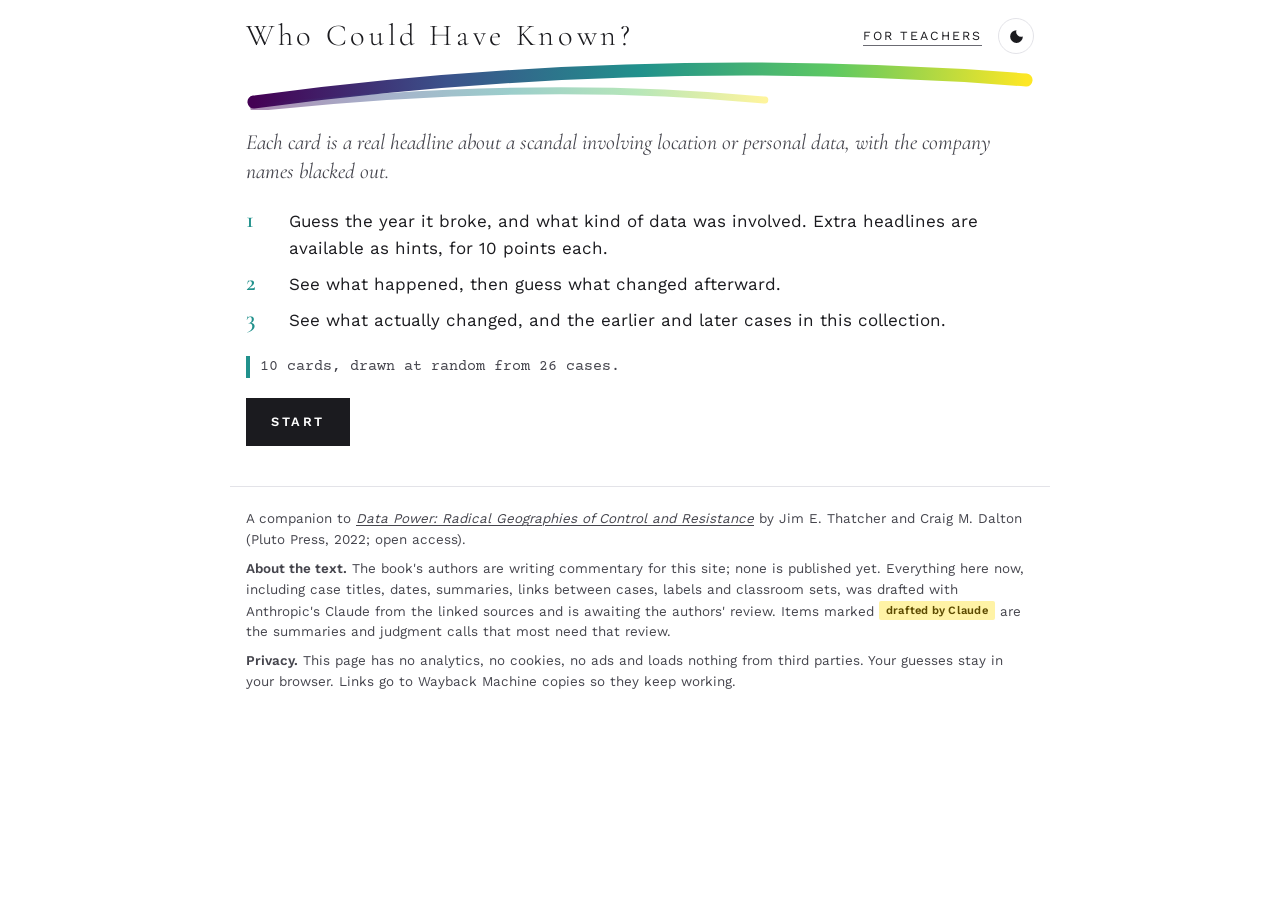
==== index.html @ 63c739e9 "Who Could Have Known? — first public version A static trivia game about location- and personal-data " ====
<!DOCTYPE html>
<html lang="en" data-theme="light">
<head>
  <meta charset="utf-8">
  <meta name="viewport" content="width=device-width, initial-scale=1">
  <title>Who Could Have Known?</title>
  <meta name="description" content="A trivia game about location-data scandals: guess the year, then guess what changed.">
  <meta name="theme-color" content="#ffffff">
  <link rel="icon" href="data:image/svg+xml,%3Csvg xmlns='http://www.w3.org/2000/svg' viewBox='0 0 32 32'%3E%3Crect width='32' height='32' rx='6' fill='%23ffffff'/%3E%3Crect x='6' y='10' width='20' height='4' fill='%23161412'/%3E%3Crect x='6' y='18' width='13' height='4' fill='%23161412'/%3E%3C/svg%3E">
  <meta http-equiv="Content-Security-Policy" content="default-src 'self'; script-src 'self'; style-src 'self' 'unsafe-inline'; img-src 'self' data:; font-src 'self'; connect-src 'self'; object-src 'none'; base-uri 'self'; form-action 'none'">
  <meta name="referrer" content="no-referrer">
  <link href="./css/style.css" rel="stylesheet">
  <script src="./js/theme.js"></script>
</head>
<body>
  <header class="masthead">
    <div class="masthead-row">
      <a class="wordmark" href="./">Who Could Have <span>Known?</span></a>
      <nav class="masthead-actions" aria-label="Site">
        <a href="./teach.html">For teachers</a>
        <button type="button" id="theme-toggle" class="icon-button" aria-label="Dark theme" aria-pressed="false">
          <svg viewBox="0 0 24 24" aria-hidden="true"><path d="M12 3a9 9 0 1 0 9 9 7 7 0 0 1-9-9z"/></svg>
        </button>
      </nav>
    </div>
    <svg class="arcs" viewBox="0 0 820 54" preserveAspectRatio="none" aria-hidden="true">
      <defs><linearGradient id="vir" x1="0" x2="1"><stop offset="0" stop-color="#440154"/><stop offset=".25" stop-color="#3b528b"/><stop offset=".5" stop-color="#21918c"/><stop offset=".75" stop-color="#5ec962"/><stop offset="1" stop-color="#fde725"/></linearGradient></defs>
      <path d="M8 46 Q 410 -6 812 24" stroke="url(#vir)" stroke-width="13" fill="none" stroke-linecap="round"/>
      <path d="M8 52 Q 300 22 540 44" stroke="url(#vir)" stroke-width="7" fill="none" stroke-linecap="round" opacity=".45"/>
    </svg>
  </header>

  <div id="review-banner" class="review-banner" hidden>
    Review mode: draft fields, empty author slots and open verification items are shown.
    <a href="./">Leave review mode</a>
  </div>

  <main id="app">
    <p class="loading">Loading cases…</p>
    <noscript><p>This game needs JavaScript. The cases are also readable as data in <a href="./data/cases.json">data/cases.json</a>.</p></noscript>
  </main>
  <div id="status" class="visually-hidden" role="status"></div>

  <footer class="site-footer">
    <p>A companion to <a href="https://doi.org/10.2307/j.ctv249sg9w"><cite>Data Power: Radical Geographies of Control and Resistance</cite></a> by Jim E. Thatcher and Craig M. Dalton (Pluto Press, 2022; open access).</p>
    <p><strong>About the text.</strong> The book's authors are writing commentary for this site; none is published yet. Everything here now, including case titles, dates, summaries, links between cases, labels and classroom sets, was drafted with Anthropic's Claude from the linked sources and is awaiting the authors' review. Items marked <span class="badge">drafted by Claude</span> are the summaries and judgment calls that most need that review.</p>
    <p><strong>Privacy.</strong> This page has no analytics, no cookies, no ads and loads nothing from third parties. Your guesses stay in your browser. Links go to Wayback Machine copies so they keep working.</p>
  </footer>

  <script src="./js/game.js"></script>
</body>
</html>
---- css/style.css ----
/* Who Could Have Known?
   Two sources: the Data Power cover (white field, viridis, light letterspaced serif) and
   Debord & Jorn's "The Naked City" (cut-out map fragments joined by arrows).
   Viridis encodes time: older is purple, newer is yellow. Red is reserved for détournement marks and misses.
   Fonts are self-hosted (OFL); nothing loads from third parties. */

@font-face { font-family: "Cormorant Garamond"; font-weight: 300; font-style: normal; font-display: swap; src: url("../fonts/cormorant-garamond-latin-300-normal.woff2") format("woff2"); }
@font-face { font-family: "Cormorant Garamond"; font-weight: 500; font-style: normal; font-display: swap; src: url("../fonts/cormorant-garamond-latin-500-normal.woff2") format("woff2"); }
@font-face { font-family: "Cormorant Garamond"; font-weight: 600; font-style: normal; font-display: swap; src: url("../fonts/cormorant-garamond-latin-600-normal.woff2") format("woff2"); }
@font-face { font-family: "Cormorant Garamond"; font-weight: 400; font-style: italic; font-display: swap; src: url("../fonts/cormorant-garamond-latin-400-italic.woff2") format("woff2"); }
@font-face { font-family: "Work Sans"; font-weight: 400; font-style: normal; font-display: swap; src: url("../fonts/work-sans-latin-400-normal.woff2") format("woff2"); }
@font-face { font-family: "Work Sans"; font-weight: 500; font-style: normal; font-display: swap; src: url("../fonts/work-sans-latin-500-normal.woff2") format("woff2"); }
@font-face { font-family: "Work Sans"; font-weight: 600; font-style: normal; font-display: swap; src: url("../fonts/work-sans-latin-600-normal.woff2") format("woff2"); }
@font-face { font-family: "Courier Prime"; font-weight: 400; font-style: normal; font-display: swap; src: url("../fonts/courier-prime-latin-400-normal.woff2") format("woff2"); }
@font-face { font-family: "Courier Prime"; font-weight: 700; font-style: normal; font-display: swap; src: url("../fonts/courier-prime-latin-700-normal.woff2") format("woff2"); }

:root {
  --paper: #ffffff;
  --frag: #ffffff;
  --grid: rgba(27, 27, 31, .045);
  --ink: #1b1b1f;
  --ink-2: #45454d;
  --ink-3: #6b6b73;
  --rule: #e3e3e8;
  --bar: #1b1b1f;
  --mark: #c8261d;
  --mark-ink: #ffffff;
  --v1: #440154; --v2: #3b528b; --v3: #21918c; --v4: #5ec962; --v5: #fde725;
  --good: #1d7f7a;
  --near: #8a6d00;
  --shadow: 0 1px 0 rgba(0,0,0,.05), 2px 4px 0 rgba(0,0,0,.05), 0 14px 26px -20px rgba(0,0,0,.45);
  --draft-bg: #fff3a6;
  --draft-ink: #5c4a00;
  --focus: #3b528b;
  --serif: "Cormorant Garamond", "Iowan Old Style", Garamond, Georgia, serif;
  --sans: "Work Sans", system-ui, -apple-system, "Segoe UI", sans-serif;
  --mono: "Courier Prime", "Courier New", ui-monospace, monospace;
  --torn: polygon(0 5%, 7% 0, 38% 3%, 66% 0, 100% 4%, 98.5% 38%, 100% 74%, 96% 100%, 61% 97%, 27% 100%, 0 96%, 1.5% 52%);
}

:root[data-theme="dark"] {
  --paper: #121216;
  --frag: #1d1d23;
  --grid: rgba(255, 255, 255, .045);
  --ink: #ecebef;
  --ink-2: #c3c2ca;
  --ink-3: #9a99a3;
  --rule: #33333b;
  --bar: #ecebef;
  --mark: #ff6a5c;
  --mark-ink: #1a0b09;
  --v1: #7b3fa0;
  --good: #4fc1b8;
  --near: #f0c84a;
  --shadow: 0 1px 0 rgba(0,0,0,.4), 0 14px 26px -18px rgba(0,0,0,.8);
  --draft-bg: #3a3415;
  --draft-ink: #f3dc7a;
  --focus: #8fb4ff;
}

* { box-sizing: border-box; }
html { -webkit-text-size-adjust: 100%; }
body { margin: 0; background: var(--paper); color: var(--ink); font-family: var(--sans); font-size: 17px; line-height: 1.55; }
a { color: inherit; text-decoration-thickness: 1px; text-underline-offset: 2px; }
a:hover { color: var(--mark); }
:focus-visible { outline: 3px solid var(--focus); outline-offset: 2px; border-radius: 3px; }
.visually-hidden { position: absolute !important; width: 1px; height: 1px; overflow: hidden; clip: rect(0 0 0 0); white-space: nowrap; }

/* ---------- masthead ---------- */
.masthead { background: var(--paper); }
.masthead-row { max-width: 820px; margin: 0 auto; padding: 18px 16px 0; display: flex; align-items: center; justify-content: space-between; gap: 12px; }
.wordmark { font-family: var(--serif); font-weight: 300; font-size: 1.9rem; letter-spacing: .12em; line-height: 1.1; text-decoration: none; }
.wordmark:hover { color: inherit; }
.masthead-actions { display: flex; align-items: center; gap: 16px; font-size: .78rem; letter-spacing: .16em; text-transform: uppercase; white-space: nowrap; }
.masthead-actions a { text-decoration: none; border-bottom: 1px solid var(--ink-3); }
.icon-button { width: 36px; height: 36px; display: inline-grid; place-items: center; border: 1px solid var(--rule); background: var(--paper); color: var(--ink); border-radius: 50%; cursor: pointer; }
.icon-button svg { width: 17px; height: 17px; fill: currentColor; }
.arcs { display: block; max-width: 820px; height: 54px; margin: 2px auto 0; padding: 0 16px; width: 100%; }

.review-banner { background: var(--draft-bg); color: var(--draft-ink); padding: 8px 16px; text-align: center; font-size: .88rem; }

main { max-width: 820px; margin: 0 auto; padding: 18px 16px 40px; }
.loading { color: var(--ink-3); }

/* ---------- intro ---------- */
.intro h1 { font-family: var(--serif); font-weight: 300; font-size: clamp(2.3rem, 7vw, 3.6rem); letter-spacing: .06em; line-height: 1.05; margin: 10px 0 14px; }
.intro .lede { font-family: var(--serif); font-style: italic; font-size: 1.35rem; line-height: 1.35; color: var(--ink-2); margin: 0 0 22px; }
.how { list-style: none; padding: 0; margin: 0 0 22px; display: grid; gap: 10px; }
.how li { display: grid; grid-template-columns: 2.2rem 1fr; gap: 8px; align-items: baseline; }
.how .n { font-family: var(--serif); font-weight: 600; font-size: 1.5rem; line-height: 1; color: var(--v3); }
.set-note { font-family: var(--mono); font-size: .92rem; color: var(--ink-2); border-left: 4px solid var(--v3); padding-left: 10px; }

/* ---------- buttons ---------- */
.btn { font: inherit; font-size: .8rem; font-weight: 600; letter-spacing: .2em; text-transform: uppercase; cursor: pointer; border: 1px solid var(--ink); background: var(--ink); color: var(--paper); padding: 13px 24px; border-radius: 0; }
.btn:hover { background: var(--mark); border-color: var(--mark); color: var(--mark-ink); }
.btn.secondary { background: transparent; color: var(--ink); }
.btn.secondary:hover { background: transparent; color: var(--mark); border-color: var(--mark); }
a.btn { text-decoration: none; display: inline-block; }
.btn-row { display: flex; flex-wrap: wrap; gap: 10px; align-items: center; margin-top: 20px; }
.link-button { font: inherit; font-family: var(--mono); font-size: .92rem; background: none; border: 0; padding: 4px 0; min-height: 32px; color: var(--ink-2); text-decoration: underline; cursor: pointer; }
.link-button:hover { color: var(--mark); }

/* ---------- progress ---------- */
.progress { display: flex; justify-content: space-between; align-items: baseline; font-family: var(--mono); font-size: .88rem; color: var(--ink-3); margin-bottom: 8px; }
.progress strong { color: var(--ink); }
.pips { display: flex; gap: 3px; margin-bottom: 20px; }
.pips span { flex: 1; height: 5px; background: var(--rule); }
.pips span.done { background: var(--ink-3); }
.pips span.now { background: var(--v3); }

/* ---------- fragments (cut-out map pieces) ---------- */
.frag {
  position: relative; background-color: var(--frag); clip-path: var(--torn);
  background-image:
    repeating-linear-gradient(0deg, transparent 0 23px, var(--grid) 23px 24px),
    repeating-linear-gradient(90deg, transparent 0 23px, var(--grid) 23px 24px);
}
.frag-wrap { filter: drop-shadow(1px 2px 0 rgba(0,0,0,.08)) drop-shadow(0 10px 14px rgba(0,0,0,.08)); }
:root[data-theme="dark"] .frag-wrap { filter: drop-shadow(0 8px 14px rgba(0,0,0,.6)); }

.clipping { margin: 0 0 16px; }
.clipping .frag { padding: 26px 28px 22px; border-left: 0; }
.clipping:nth-of-type(odd) .frag { transform: rotate(-.6deg); }
.clipping:nth-of-type(even) .frag { transform: rotate(.5deg); }
.clipping .kicker { font-family: var(--mono); font-size: .78rem; letter-spacing: .14em; text-transform: uppercase; color: var(--ink-3); margin: 0 0 8px; }
.clipping .headline { font-family: var(--serif); font-weight: 600; font-size: clamp(1.6rem, 5vw, 2.45rem); line-height: 1.12; margin: 0; }
.clipping + .clipping .headline { font-size: clamp(1.25rem, 3.8vw, 1.7rem); }
.clipping .meta { margin: 12px 0 0; font-family: var(--mono); font-size: .85rem; color: var(--ink-3); }
.redact { background: var(--bar); color: transparent; padding: 0 .12em; box-decoration-break: clone; -webkit-box-decoration-break: clone; user-select: none; }
.redact-hint { font-family: var(--serif); font-style: italic; font-size: 1.12rem; color: var(--ink-2); margin: 4px 0 12px; }

/* ---------- questions ---------- */
fieldset { border: 0; padding: 0; margin: 26px 0 0; min-width: 0; }
legend { font-size: .78rem; font-weight: 600; letter-spacing: .2em; text-transform: uppercase; margin-bottom: 8px; padding: 0; }
.year-wrap { display: grid; gap: 4px; }
.year-out { font-family: var(--serif); font-weight: 300; font-size: 4.2rem; letter-spacing: .05em; line-height: 1; }
input[type=range] { width: 100%; accent-color: var(--v3); }
.range-ends { display: flex; justify-content: space-between; font-family: var(--mono); font-size: .8rem; color: var(--ink-3); }

.choices { display: grid; gap: 8px; grid-template-columns: repeat(auto-fit, minmax(240px, 1fr)); }
.choice { display: flex; gap: 10px; align-items: center; cursor: pointer; border: 1px solid var(--rule); background: var(--paper); padding: 11px 13px; }
.choice:hover { border-color: var(--ink-3); }
.choice input { accent-color: var(--v3); width: 18px; height: 18px; flex: none; margin: 0; }
.choice:has(input:checked) { border-color: var(--v3); box-shadow: inset 5px 0 0 var(--v3); }
.choice.correct { border-color: var(--good); box-shadow: inset 5px 0 0 var(--good); }
.choice.wrong { border-color: var(--mark); box-shadow: inset 5px 0 0 var(--mark); }
.choice .tag { margin-left: auto; font-family: var(--mono); font-size: .78rem; font-weight: 700; text-transform: uppercase; letter-spacing: .06em; }
.choice.correct .tag { color: var(--good); }
.choice.wrong .tag { color: var(--mark); }

/* ---------- reveal ---------- */
.result-line { display: flex; flex-wrap: wrap; gap: 6px 22px; margin: 4px 0 18px; font-family: var(--mono); font-size: .95rem; }
.result-line .pts { font-weight: 700; }
.hit { color: var(--good); } .near { color: var(--near); } .miss { color: var(--mark); }

.section { margin-top: 30px; }
.section h2 { font-family: var(--serif); font-weight: 500; font-size: 1.7rem; line-height: 1.15; margin: 0 0 10px; }
.section h3 { font-size: .75rem; font-weight: 600; letter-spacing: .2em; text-transform: uppercase; color: var(--ink-3); margin: 18px 0 6px; }
.prose { margin: 0 0 8px; }
.facts { display: grid; grid-template-columns: max-content 1fr; gap: 4px 16px; margin: 6px 0 0; font-size: .95rem; }
.facts dt { font-size: .75rem; letter-spacing: .16em; text-transform: uppercase; color: var(--ink-3); padding-top: .2em; }
.facts dd { margin: 0; }
.headline-title { font-family: var(--serif); font-weight: 500; font-size: 2rem; line-height: 1.12; margin: 6px 0 14px; }
.links-out { font-family: var(--mono); font-size: .82rem; color: var(--ink-3); }
.links-out ul, ul.links-out { padding-left: 18px; }

/* détourned heading: the press's word, struck through */
.detourne s { text-decoration: none; position: relative; color: var(--ink-3); margin-right: .3em; }
.detourne s::after { content: ""; position: absolute; left: -3%; right: -3%; top: 52%; height: 3px; background: var(--mark); transform: rotate(-3deg); }
.detourne em { font-style: italic; color: var(--mark); }

/* ---------- the chain: a Naked City of cases ---------- */
.chainmap { position: relative; margin-top: 12px; padding: 6px 0 4px; }
.chainmap .cols { position: relative; z-index: 1; display: grid; grid-template-columns: 1fr 1fr 1fr; gap: 26px 64px; align-items: center; }
.chainmap .col { display: grid; gap: 22px; align-content: center; }
.chainmap .node { font-size: .92rem; line-height: 1.35; padding: 13px 15px 12px; border-top: 6px solid var(--yr, var(--v3)); }
.chainmap .node b { display: block; font-family: var(--serif); font-weight: 600; font-size: 1.45rem; line-height: 1.05; margin-bottom: 2px; }
.chainmap .node.now { font-weight: 600; border-top-width: 10px; }
.chainmap .col-label { font-size: .7rem; letter-spacing: .2em; text-transform: uppercase; color: var(--ink-3); margin: 0 0 -12px; }
.chainmap .frag-wrap:nth-child(3n+1) .node { transform: rotate(-1.4deg); }
.chainmap .frag-wrap:nth-child(3n+2) .node { transform: rotate(1.1deg); }
.chainmap svg.arrows { position: absolute; inset: 0; width: 100%; height: 100%; overflow: visible; z-index: 0; pointer-events: none; }
@media (max-width: 640px) {
  .chainmap .cols { grid-template-columns: 1fr; gap: 28px; }
  .chainmap .col { justify-items: stretch; }
  .chainmap .col .frag-wrap, .chainmap .col-label { margin-left: 34px; }
}

.badge { display: inline-block; font-family: var(--sans); font-size: .7rem; font-weight: 600; letter-spacing: .02em; text-transform: none; background: var(--draft-bg); color: var(--draft-ink); border-radius: 2px; padding: 1px 7px; vertical-align: .14em; white-space: nowrap; }
.author-slot { border: 1px dashed var(--ink-3); padding: 10px 12px; color: var(--ink-3); font-family: var(--mono); font-size: .88rem; margin-top: 12px; }
.verify { background: var(--draft-bg); color: var(--draft-ink); padding: 10px 12px; font-size: .88rem; margin-top: 14px; }
.verify ul { margin: 4px 0 0; padding-left: 18px; }

/* ---------- end ---------- */
.kicker { font-size: .78rem; letter-spacing: .2em; text-transform: uppercase; color: var(--ink-3); margin: 0; }
.final-score { font-family: var(--serif); font-weight: 300; font-size: clamp(3.4rem, 12vw, 5.4rem); letter-spacing: .04em; line-height: 1; margin: 4px 0 6px; }
.final-score span { font-size: .4em; color: var(--ink-3); }
.share-grid { font-size: 1.35rem; letter-spacing: 2px; margin: 10px 0; }
.share-text { width: 100%; font: .9rem/1.4 var(--mono); padding: 10px; border: 1px solid var(--rule); background: var(--paper); color: var(--ink); resize: vertical; }
.recap { list-style: none; padding: 0; margin: 0; display: grid; gap: 0; }
.recap li { display: grid; grid-template-columns: 3.6rem 1fr auto; gap: 10px; align-items: baseline; padding: 7px 0 7px 10px; border-left: 5px solid var(--yr, var(--v3)); border-bottom: 1px solid var(--rule); }
.recap .yr { font-family: var(--serif); font-weight: 600; font-size: 1.2rem; }
.recap .pts { font-family: var(--mono); font-weight: 700; }

/* ---------- teacher page ---------- */
.set-card { margin-bottom: 22px; }
.set-card .frag { padding: 20px 22px 18px; }
.set-card h2 { font-family: var(--serif); font-weight: 600; margin: 0 0 6px; font-size: 1.6rem; }
.set-card ol { margin: 6px 0 12px; padding-left: 22px; font-size: .95rem; }
.copy-row { display: flex; gap: 8px; flex-wrap: wrap; align-items: center; }
.copy-row input { flex: 1 1 260px; min-width: 0; font: .85rem var(--mono); padding: 10px; border: 1px solid var(--rule); background: var(--paper); color: var(--ink); }
.builder { display: grid; gap: 4px; margin: 10px 0 14px; }
.builder label { display: flex; gap: 8px; align-items: baseline; font-size: .95rem; padding: 4px 0; border-bottom: 1px solid var(--rule); }
.builder .pts { font-family: var(--mono); font-weight: 700; color: var(--v2); min-width: 1.4em; }
:root[data-theme="dark"] .builder .pts { color: var(--v4); }

/* ---------- footer ---------- */
.site-footer { max-width: 820px; margin: 0 auto; padding: 22px 16px 44px; font-size: .84rem; color: var(--ink-2); border-top: 1px solid var(--rule); }
.site-footer p { margin: 0 0 8px; }

@media (max-width: 520px) {
  body { font-size: 16px; }
  .wordmark { font-size: 1.35rem; letter-spacing: .08em; }
  .clipping .frag { padding: 22px 18px 18px; }
  .masthead-actions { gap: 10px; letter-spacing: .1em; }
}

@media (prefers-reduced-motion: no-preference) {
  .reveal-in { animation: rise .35s ease-out; }
  @keyframes rise { from { opacity: 0; transform: translateY(6px); } to { opacity: 1; transform: none; } }
}

/* ---------- notices, disputes, lists ---------- */
.notice { font-family: var(--mono); font-size: .92rem; border-left: 4px solid var(--mark); padding: 6px 10px; margin: 0 0 16px; }
.disputed { font-family: var(--mono); font-size: .9rem; color: var(--mark); margin: 14px 0 0; }
ul.outcome-list { list-style: none; padding: 0; margin: 0; }
.frag :focus-visible { outline-offset: -3px; }
.clipping:focus { outline: none; }
.clipping:focus-visible .frag { box-shadow: inset 0 0 0 3px var(--focus); }
[data-focus]:focus { outline: none; }

/* Windows high contrast and other forced-colour modes: keep the bars visible as bars. */
@media (forced-colors: active) {
  .redact { forced-color-adjust: none; background: CanvasText; color: CanvasText; }
  .frag { clip-path: none; border: 1px solid CanvasText; }
  .badge { border: 1px solid CanvasText; }
}
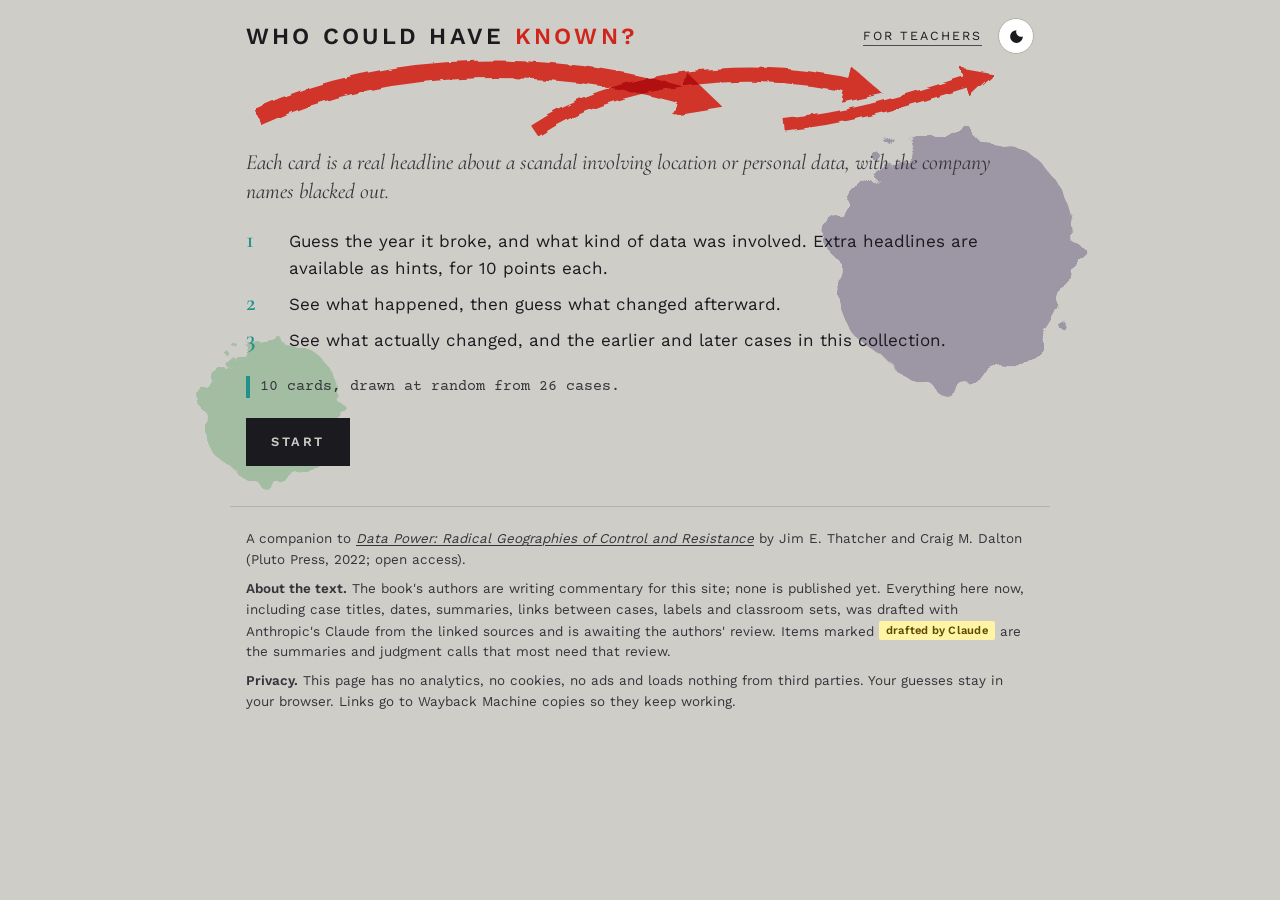
==== commit 9c92ce74: "Debord look: gray ground, red Naked City arrows, map fragments Header viridis replaced by overlappin" ====
--- a/index.html
+++ b/index.html
@@ -10,9 +10,15 @@
   <meta http-equiv="Content-Security-Policy" content="default-src 'self'; script-src 'self'; style-src 'self' 'unsafe-inline'; img-src 'self' data:; font-src 'self'; connect-src 'self'; object-src 'none'; base-uri 'self'; form-action 'none'">
   <meta name="referrer" content="no-referrer">
   <link href="./css/style.css" rel="stylesheet">
+  <link href="./css/debord.css" rel="stylesheet">
   <script src="./js/theme.js"></script>
 </head>
 <body>
+  <svg width="0" height="0" style="position:absolute" aria-hidden="true" focusable="false">
+    <filter id="tape" x="-5%" y="-20%" width="110%" height="140%"><feTurbulence type="fractalNoise" baseFrequency=".9 .08" numOctaves="2" seed="3" result="n"/><feDisplacementMap in="SourceGraphic" in2="n" scale="5"/></filter>
+    <filter id="ink" x="-20%" y="-20%" width="140%" height="140%"><feTurbulence type="fractalNoise" baseFrequency=".035" numOctaves="3" seed="8" result="n"/><feDisplacementMap in="SourceGraphic" in2="n" scale="38"/></filter>
+    <filter id="cut" filterUnits="userSpaceOnUse" x="-2000" y="-2000" width="6000" height="6000"><feTurbulence type="fractalNoise" baseFrequency=".06" numOctaves="2" seed="5" result="n"/><feDisplacementMap in="SourceGraphic" in2="n" scale="6"/></filter>
+  </svg>
   <header class="masthead">
     <div class="masthead-row">
       <a class="wordmark" href="./">Who Could Have <span>Known?</span></a>
@@ -27,6 +33,14 @@
       <defs><linearGradient id="vir" x1="0" x2="1"><stop offset="0" stop-color="#440154"/><stop offset=".25" stop-color="#3b528b"/><stop offset=".5" stop-color="#21918c"/><stop offset=".75" stop-color="#5ec962"/><stop offset="1" stop-color="#fde725"/></linearGradient></defs>
       <path d="M8 46 Q 410 -6 812 24" stroke="url(#vir)" stroke-width="13" fill="none" stroke-linecap="round"/>
       <path d="M8 52 Q 300 22 540 44" stroke="url(#vir)" stroke-width="7" fill="none" stroke-linecap="round" opacity=".45"/>
+    </svg>
+    <svg class="naked-arrows" viewBox="0 0 820 92" aria-hidden="true">
+      <defs><marker id="hd" viewBox="0 0 10 10" refX="4" refY="5" markerWidth="2.6" markerHeight="2.6" orient="auto"><path d="M0 0L10 5L0 10z" fill="currentColor"/></marker></defs>
+      <g filter="url(#cut)" fill="none" stroke="currentColor" stroke-linecap="butt">
+        <path d="M12 70 C 150 6, 330 8, 470 52" stroke-width="18" marker-end="url(#hd)"/>
+        <path d="M300 84 C 380 30, 520 10, 640 40" stroke-width="15" marker-end="url(#hd)"/>
+        <path d="M560 78 C 640 70, 700 48, 760 30" stroke-width="12" marker-end="url(#hd)"/>
+      </g>
     </svg>
   </header>
 
--- a/css/style.css
+++ b/css/style.css
@@ -69,7 +69,8 @@
 /* ---------- masthead ---------- */
 .masthead { background: var(--paper); }
 .masthead-row { max-width: 820px; margin: 0 auto; padding: 18px 16px 0; display: flex; align-items: center; justify-content: space-between; gap: 12px; }
-.wordmark { font-family: var(--serif); font-weight: 300; font-size: 1.9rem; letter-spacing: .12em; line-height: 1.1; text-decoration: none; }
+.wordmark { font-family: var(--sans); font-weight: 600; font-size: 1.45rem; letter-spacing: .14em; text-transform: uppercase; line-height: 1.15; text-decoration: none; }
+.wordmark span { color: var(--mark); }
 .wordmark:hover { color: inherit; }
 .masthead-actions { display: flex; align-items: center; gap: 16px; font-size: .78rem; letter-spacing: .16em; text-transform: uppercase; white-space: nowrap; }
 .masthead-actions a { text-decoration: none; border-bottom: 1px solid var(--ink-3); }
@@ -220,7 +221,7 @@
 
 @media (max-width: 520px) {
   body { font-size: 16px; }
-  .wordmark { font-size: 1.35rem; letter-spacing: .08em; }
+  .wordmark { font-size: 1.05rem; letter-spacing: .1em; }
   .clipping .frag { padding: 22px 18px 18px; }
   .masthead-actions { gap: 10px; letter-spacing: .1em; }
 }
--- a/css/debord.css
+++ b/css/debord.css
@@ -0,0 +1,91 @@
+/* A Situationist layer, applied when <html> has class "debord".
+   Sources: Debord & Jorn's "The Naked City" (1957: cut-up map pieces, fat red arrows),
+   their "Mémoires" (1959: Jorn's ink blots over collage), the numbered theses of
+   "The Society of the Spectacle" (1967), and the dérive itself. Purely visual: no new words. */
+
+/* M1 · Map fragments: a street plan printed inside every fragment, and rougher cut edges */
+.debord {
+  --streets: url("data:image/svg+xml,%3Csvg xmlns='http://www.w3.org/2000/svg' width='260' height='260'%3E%3Cg fill='none' stroke='%231b1b1f' stroke-opacity='.045' stroke-linecap='round'%3E%3Cpath d='M-10 40 L80 52 L170 38 L270 60' stroke-width='3.2'/%3E%3Cpath d='M30 -10 L44 90 L38 170 L52 270' stroke-width='1.2'/%3E%3Cpath d='M120 -10 L112 80 L126 160 L118 270' stroke-width='2.4'/%3E%3Cpath d='M200 -10 L214 120 L206 270' stroke-width='1.2'/%3E%3Cpath d='M-10 130 L90 118 L180 140 L270 126' stroke-width='1.2'/%3E%3Cpath d='M-10 210 L60 196 L140 220 L270 204' stroke-width='2.2'/%3E%3Cpath d='M44 90 L126 160 L206 270' stroke-width='1'/%3E%3Cpath d='M170 38 L214 120 L270 160' stroke-width='1'/%3E%3Cpath d='M80 52 L90 118 L60 196' stroke-width='.8'/%3E%3Cpath d='M126 160 L180 140 L214 120' stroke-width='.8'/%3E%3Ccircle cx='126' cy='160' r='14' stroke-width='1'/%3E%3C/g%3E%3C/svg%3E");
+  --torn-a: polygon(0 7%, 4% 2%, 13% 4%, 21% 0, 33% 3%, 45% 1%, 58% 4%, 70% 0, 82% 3%, 93% 1%, 100% 6%, 98% 24%, 100% 41%, 97.5% 60%, 100% 79%, 97% 100%, 84% 97%, 71% 100%, 57% 96.5%, 42% 100%, 29% 97%, 15% 100%, 3% 96%, 0 82%, 2% 63%, 0 44%, 2.5% 25%);
+  --torn-b: polygon(2% 2%, 16% 5%, 27% 0, 41% 4%, 55% 0, 66% 5%, 79% 1%, 91% 4%, 100% 0, 97% 19%, 100% 36%, 98% 57%, 100% 74%, 98% 92%, 86% 100%, 74% 96%, 60% 100%, 47% 97%, 33% 100%, 21% 96%, 8% 100%, 0 93%, 3% 71%, 0 53%, 2% 33%, 0 15%);
+}
+:root.debord[data-theme="dark"] { --streets: url("data:image/svg+xml,%3Csvg xmlns='http://www.w3.org/2000/svg' width='260' height='260'%3E%3Cg fill='none' stroke='%23ecebef' stroke-opacity='.04' stroke-linecap='round'%3E%3Cpath d='M-10 40 L80 52 L170 38 L270 60' stroke-width='3.2'/%3E%3Cpath d='M30 -10 L44 90 L38 170 L52 270' stroke-width='1.2'/%3E%3Cpath d='M120 -10 L112 80 L126 160 L118 270' stroke-width='2.4'/%3E%3Cpath d='M200 -10 L214 120 L206 270' stroke-width='1.2'/%3E%3Cpath d='M-10 130 L90 118 L180 140 L270 126' stroke-width='1.2'/%3E%3Cpath d='M-10 210 L60 196 L140 220 L270 204' stroke-width='2.2'/%3E%3Cpath d='M44 90 L126 160 L206 270' stroke-width='1'/%3E%3Cpath d='M170 38 L214 120 L270 160' stroke-width='1'/%3E%3Ccircle cx='126' cy='160' r='14' stroke-width='1'/%3E%3C/g%3E%3C/svg%3E"); }
+.debord .frag { background-image: var(--streets); background-size: 260px 260px; clip-path: var(--torn-a); }
+.debord .frag-wrap:nth-of-type(even) .frag, .debord .clipping:nth-of-type(even) .frag { clip-path: var(--torn-b); background-position: 130px 70px; }
+.debord .clipping .frag { padding: 30px 30px 26px; }
+
+/* M2 · Naked City arrows: fat, red, overprinted (colour and filter set in game.js) */
+.debord .chainmap svg.arrows path[stroke] { mix-blend-mode: multiply; }
+:root.debord[data-theme="dark"] .chainmap svg.arrows path[stroke] { mix-blend-mode: screen; }
+
+/* M3 · Dérive: the progress bar becomes a wandering route through the round */
+.derive { display: none; }
+.debord .pips { display: none; }
+.debord .derive { display: block; width: 100%; height: 46px; margin: -2px 0 14px; overflow: visible; }
+.derive .route { fill: none; stroke: var(--mark); stroke-width: 3; stroke-dasharray: 2 7; stroke-linecap: round; }
+.derive .walked { fill: none; stroke: var(--mark); stroke-width: 4; stroke-linecap: round; stroke-linejoin: round; }
+.derive circle { fill: var(--paper); stroke: var(--ink-3); stroke-width: 1.5; }
+.derive circle.done { fill: var(--mark); stroke: var(--mark); }
+.derive circle.now { fill: var(--mark); stroke: var(--paper); stroke-width: 3; r: 8; }
+
+/* M4 · Theses: each card carries its number, like the numbered paragraphs of The Society of the Spectacle */
+.thesis-no { display: none; }
+.debord .thesis-no { display: block; font-family: var(--serif); font-weight: 300; font-size: 7rem; line-height: .8; color: var(--ink); opacity: .16; position: absolute; right: -24px; margin-top: -34px; pointer-events: none; z-index: 2; mix-blend-mode: multiply; font-size: 9rem; }
+.debord main { position: relative; }
+.debord .clipping { position: relative; z-index: 1; }
+
+/* M5 · Jorn's ink: blots overprinting the intro and the results (Mémoires) */
+.blot { display: none; }
+.debord .blot { display: block; position: absolute; pointer-events: none; z-index: 0; mix-blend-mode: multiply; opacity: .32; }
+:root.debord[data-theme="dark"] .blot { mix-blend-mode: screen; opacity: .28; }
+.debord .intro, .debord .results { position: relative; }
+.debord .intro > *:not(.blot), .debord .results > *:not(.blot) { position: relative; z-index: 1; }
+
+/* M6 · Redactions as torn black tape */
+.debord .redact { filter: url(#tape); padding: 0 .2em; margin: 0 -.05em; }
+
+/* M7 · Collage: chain fragments scatter and overlap like pasted pieces */
+.debord .chainmap .cols { gap: 18px 120px; }
+.debord .chainmap .col { gap: 8px; }
+.debord .chainmap .frag-wrap:nth-child(3n+1) .node { transform: rotate(-3deg) translateX(-6px); }
+.debord .chainmap .frag-wrap:nth-child(3n+2) .node { transform: rotate(2.4deg) translateX(10px); }
+.debord .chainmap .frag-wrap:nth-child(3n) .node { transform: rotate(-1deg) translateX(2px); }
+.debord .chainmap .node.now { transform: rotate(1.5deg) scale(1.06); }
+
+/* blot placement */
+.debord .blot-a { width: 300px; right: -70px; top: -40px; }
+.debord .blot-b { width: 170px; left: -60px; bottom: -30px; }
+.debord .blot-c { width: 260px; right: -40px; top: -30px; }
+@media (max-width: 520px) { .debord .blot-a { width: 200px; right: -60px; } .debord .blot-c { width: 180px; } }
+
+/* ---------- gray ground, red arrows (second pass) ---------- */
+/* A mid-gray ground: the white map fragments read as pieces cut and laid down on it. */
+:root.debord {
+  --paper: #cfcdc8;
+  --ink-2: #34343a;
+  --ink-3: #4c4c54;
+  --rule: #b3b1ab;
+  --mark: #d1241a;
+}
+:root.debord[data-theme="dark"] { --paper: #2a2a2e; --frag: #3a3a40; --rule: #4a4a52; --mark: #ff5446; }
+.debord .choice, .debord .share-text, .debord .copy-row input, .debord .icon-button { background: var(--frag); }
+.debord .btn.secondary { background: var(--frag); }
+
+/* The header: viridis arcs give way to overlapping Naked City arrows. */
+.naked-arrows { display: none; }
+.debord .arcs { display: none; }
+.debord .naked-arrows { display: block; max-width: 820px; width: 100%; height: 92px; margin: -6px auto -10px; padding: 0 16px; color: var(--mark); overflow: visible; }
+.debord .naked-arrows path[stroke-width] { mix-blend-mode: multiply; opacity: .9; }
+:root.debord[data-theme="dark"] .naked-arrows path[stroke-width] { mix-blend-mode: screen; }
+
+/* Chain arrows ride over the fragments, overprinting where they cross. */
+.debord .chainmap svg.arrows { z-index: 2; }
+.debord .chainmap svg.arrows path[stroke] { opacity: .9; }
+@media (max-width: 640px) {
+  .debord .chainmap .col { gap: 16px; }
+  .debord .chainmap .col-label { margin: 0 0 -4px 52px; position: relative; z-index: 3; }
+  .debord .chainmap .col .frag-wrap { margin-left: 52px; }
+  .debord .chainmap .frag-wrap .node { transform: rotate(-1deg); }
+  .debord .chainmap .frag-wrap:nth-child(even) .node { transform: rotate(1deg); }
+  .debord .chainmap .node.now { transform: rotate(.6deg); }
+}
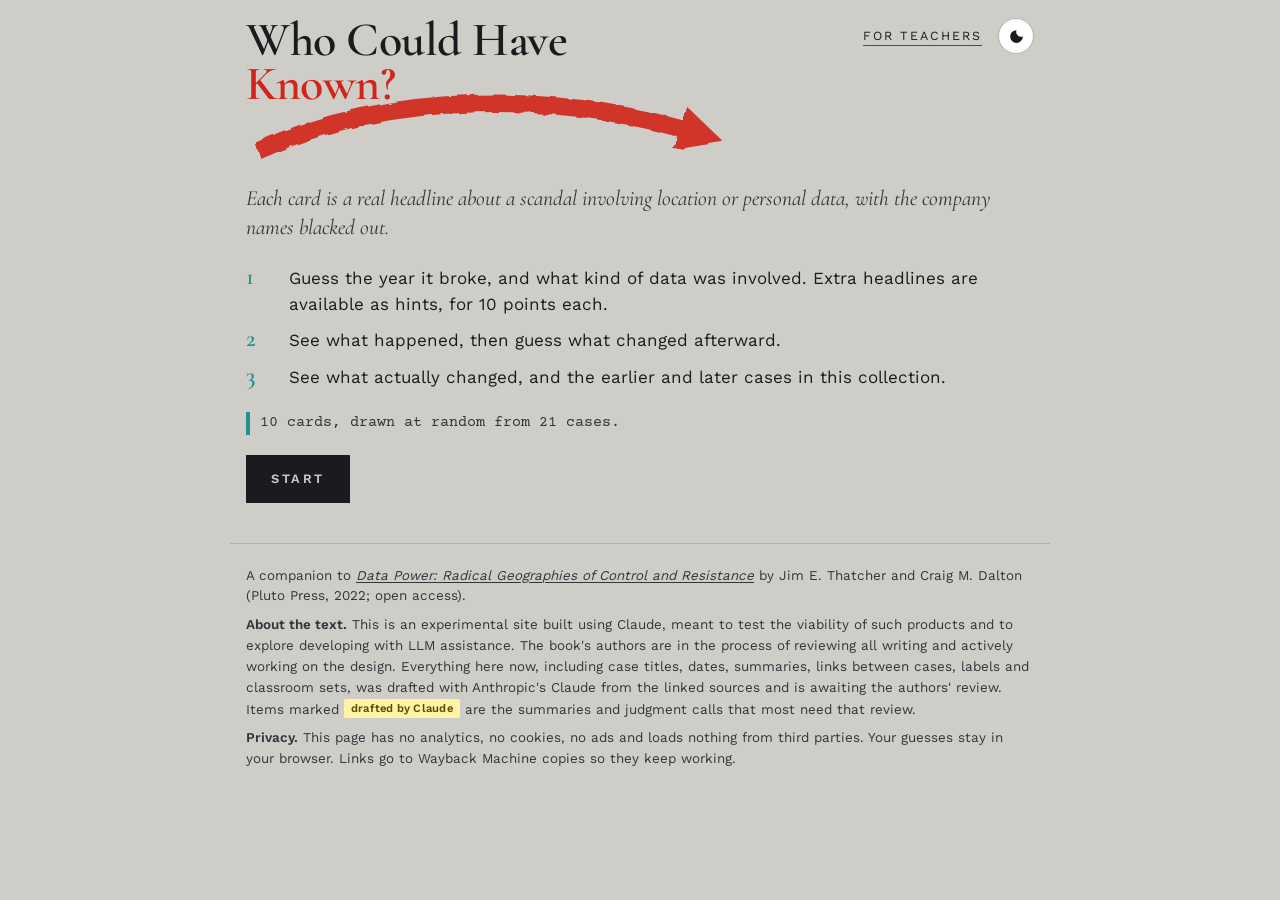
==== commit f9d4732a: "Answer fragments, random press word, consistent outcome rule - Guesses and answers render as torn ma" ====
--- a/index.html
+++ b/index.html
@@ -57,7 +57,7 @@
 
   <footer class="site-footer">
     <p>A companion to <a href="https://doi.org/10.2307/j.ctv249sg9w"><cite>Data Power: Radical Geographies of Control and Resistance</cite></a> by Jim E. Thatcher and Craig M. Dalton (Pluto Press, 2022; open access).</p>
-    <p><strong>About the text.</strong> The book's authors are writing commentary for this site; none is published yet. Everything here now, including case titles, dates, summaries, links between cases, labels and classroom sets, was drafted with Anthropic's Claude from the linked sources and is awaiting the authors' review. Items marked <span class="badge">drafted by Claude</span> are the summaries and judgment calls that most need that review.</p>
+    <p><strong>About the text.</strong> This is an experimental site built using Claude, meant to test the viability of such products and to explore developing with LLM assistance. The book's authors are in the process of reviewing all writing and actively working on the design. Everything here now, including case titles, dates, summaries, links between cases, labels and classroom sets, was drafted with Anthropic's Claude from the linked sources and is awaiting the authors' review. Items marked <span class="badge">drafted by Claude</span> are the summaries and judgment calls that most need that review.</p>
     <p><strong>Privacy.</strong> This page has no analytics, no cookies, no ads and loads nothing from third parties. Your guesses stay in your browser. Links go to Wayback Machine copies so they keep working.</p>
   </footer>
 
--- a/css/style.css
+++ b/css/style.css
@@ -145,7 +145,8 @@
 .choice:has(input:checked) { border-color: var(--v3); box-shadow: inset 5px 0 0 var(--v3); }
 .choice.correct { border-color: var(--good); box-shadow: inset 5px 0 0 var(--good); }
 .choice.wrong { border-color: var(--mark); box-shadow: inset 5px 0 0 var(--mark); }
-.choice .tag { margin-left: auto; font-family: var(--mono); font-size: .78rem; font-weight: 700; text-transform: uppercase; letter-spacing: .06em; }
+.choice .tags { margin-left: auto; display: flex; flex-direction: column; align-items: flex-end; gap: 2px; }
+.choice .tag { white-space: nowrap; font-family: var(--mono); font-size: .78rem; font-weight: 700; text-transform: uppercase; letter-spacing: .06em; }
 .choice.correct .tag { color: var(--good); }
 .choice.wrong .tag { color: var(--mark); }
 
@@ -246,3 +247,5 @@
   .frag { clip-path: none; border: 1px solid CanvasText; }
   .badge { border: 1px solid CanvasText; }
 }
+
+.choice .tag.mine { color: var(--ink-2); }
--- a/css/debord.css
+++ b/css/debord.css
@@ -6,17 +6,17 @@
 /* M1 · Map fragments: a street plan printed inside every fragment, and rougher cut edges */
 .debord {
   --streets: url("data:image/svg+xml,%3Csvg xmlns='http://www.w3.org/2000/svg' width='260' height='260'%3E%3Cg fill='none' stroke='%231b1b1f' stroke-opacity='.045' stroke-linecap='round'%3E%3Cpath d='M-10 40 L80 52 L170 38 L270 60' stroke-width='3.2'/%3E%3Cpath d='M30 -10 L44 90 L38 170 L52 270' stroke-width='1.2'/%3E%3Cpath d='M120 -10 L112 80 L126 160 L118 270' stroke-width='2.4'/%3E%3Cpath d='M200 -10 L214 120 L206 270' stroke-width='1.2'/%3E%3Cpath d='M-10 130 L90 118 L180 140 L270 126' stroke-width='1.2'/%3E%3Cpath d='M-10 210 L60 196 L140 220 L270 204' stroke-width='2.2'/%3E%3Cpath d='M44 90 L126 160 L206 270' stroke-width='1'/%3E%3Cpath d='M170 38 L214 120 L270 160' stroke-width='1'/%3E%3Cpath d='M80 52 L90 118 L60 196' stroke-width='.8'/%3E%3Cpath d='M126 160 L180 140 L214 120' stroke-width='.8'/%3E%3Ccircle cx='126' cy='160' r='14' stroke-width='1'/%3E%3C/g%3E%3C/svg%3E");
-  --torn-a: polygon(0 7%, 4% 2%, 13% 4%, 21% 0, 33% 3%, 45% 1%, 58% 4%, 70% 0, 82% 3%, 93% 1%, 100% 6%, 98% 24%, 100% 41%, 97.5% 60%, 100% 79%, 97% 100%, 84% 97%, 71% 100%, 57% 96.5%, 42% 100%, 29% 97%, 15% 100%, 3% 96%, 0 82%, 2% 63%, 0 44%, 2.5% 25%);
-  --torn-b: polygon(2% 2%, 16% 5%, 27% 0, 41% 4%, 55% 0, 66% 5%, 79% 1%, 91% 4%, 100% 0, 97% 19%, 100% 36%, 98% 57%, 100% 74%, 98% 92%, 86% 100%, 74% 96%, 60% 100%, 47% 97%, 33% 100%, 21% 96%, 8% 100%, 0 93%, 3% 71%, 0 53%, 2% 33%, 0 15%);
+  --torn-a: polygon(0 7%, 1% 2%, 13% 4%, 21% 0, 33% 3%, 45% 1%, 58% 4%, 70% 0, 82% 3%, 93% 1%, 100% 6%, 99.5% 24%, 100% 41%, 99.375% 60%, 100% 79%, 99.25% 100%, 84% 97%, 71% 100%, 57% 96.5%, 42% 100%, 29% 97%, 15% 100%, 0.75% 96%, 0 82%, 0.5% 63%, 0 44%, 0.625% 25%);
+  --torn-b: polygon(0.5% 2%, 16% 5%, 27% 0, 41% 4%, 55% 0, 66% 5%, 79% 1%, 91% 4%, 100% 0, 99.25% 19%, 100% 36%, 99.5% 57%, 100% 74%, 99.5% 92%, 86% 100%, 74% 96%, 60% 100%, 47% 97%, 33% 100%, 21% 96%, 8% 100%, 0 93%, 0.75% 71%, 0 53%, 0.5% 33%, 0 15%);
 }
-:root.debord[data-theme="dark"] { --streets: url("data:image/svg+xml,%3Csvg xmlns='http://www.w3.org/2000/svg' width='260' height='260'%3E%3Cg fill='none' stroke='%23ecebef' stroke-opacity='.04' stroke-linecap='round'%3E%3Cpath d='M-10 40 L80 52 L170 38 L270 60' stroke-width='3.2'/%3E%3Cpath d='M30 -10 L44 90 L38 170 L52 270' stroke-width='1.2'/%3E%3Cpath d='M120 -10 L112 80 L126 160 L118 270' stroke-width='2.4'/%3E%3Cpath d='M200 -10 L214 120 L206 270' stroke-width='1.2'/%3E%3Cpath d='M-10 130 L90 118 L180 140 L270 126' stroke-width='1.2'/%3E%3Cpath d='M-10 210 L60 196 L140 220 L270 204' stroke-width='2.2'/%3E%3Cpath d='M44 90 L126 160 L206 270' stroke-width='1'/%3E%3Cpath d='M170 38 L214 120 L270 160' stroke-width='1'/%3E%3Ccircle cx='126' cy='160' r='14' stroke-width='1'/%3E%3C/g%3E%3C/svg%3E"); }
+:root.debord[data-theme="dark"].no-light-streets { --streets: url("data:image/svg+xml,%3Csvg xmlns='http://www.w3.org/2000/svg' width='260' height='260'%3E%3Cg fill='none' stroke='%23ecebef' stroke-opacity='.04' stroke-linecap='round'%3E%3Cpath d='M-10 40 L80 52 L170 38 L270 60' stroke-width='3.2'/%3E%3Cpath d='M30 -10 L44 90 L38 170 L52 270' stroke-width='1.2'/%3E%3Cpath d='M120 -10 L112 80 L126 160 L118 270' stroke-width='2.4'/%3E%3Cpath d='M200 -10 L214 120 L206 270' stroke-width='1.2'/%3E%3Cpath d='M-10 130 L90 118 L180 140 L270 126' stroke-width='1.2'/%3E%3Cpath d='M-10 210 L60 196 L140 220 L270 204' stroke-width='2.2'/%3E%3Cpath d='M44 90 L126 160 L206 270' stroke-width='1'/%3E%3Cpath d='M170 38 L214 120 L270 160' stroke-width='1'/%3E%3Ccircle cx='126' cy='160' r='14' stroke-width='1'/%3E%3C/g%3E%3C/svg%3E"); }
 .debord .frag { background-image: var(--streets); background-size: 260px 260px; clip-path: var(--torn-a); }
 .debord .frag-wrap:nth-of-type(even) .frag, .debord .clipping:nth-of-type(even) .frag { clip-path: var(--torn-b); background-position: 130px 70px; }
 .debord .clipping .frag { padding: 30px 30px 26px; }
 
 /* M2 · Naked City arrows: fat, red, overprinted (colour and filter set in game.js) */
 .debord .chainmap svg.arrows path[stroke] { mix-blend-mode: multiply; }
-:root.debord[data-theme="dark"] .chainmap svg.arrows path[stroke] { mix-blend-mode: screen; }
+:root.debord[data-theme="dark"] .chainmap svg.arrows path[stroke] { mix-blend-mode: normal; }
 
 /* M3 · Dérive: the progress bar becomes a wandering route through the round */
 .derive { display: none; }
@@ -34,13 +34,6 @@
 .debord main { position: relative; }
 .debord .clipping { position: relative; z-index: 1; }
 
-/* M5 · Jorn's ink: blots overprinting the intro and the results (Mémoires) */
-.blot { display: none; }
-.debord .blot { display: block; position: absolute; pointer-events: none; z-index: 0; mix-blend-mode: multiply; opacity: .32; }
-:root.debord[data-theme="dark"] .blot { mix-blend-mode: screen; opacity: .28; }
-.debord .intro, .debord .results { position: relative; }
-.debord .intro > *:not(.blot), .debord .results > *:not(.blot) { position: relative; z-index: 1; }
-
 /* M6 · Redactions as torn black tape */
 .debord .redact { filter: url(#tape); padding: 0 .2em; margin: 0 -.05em; }
 
@@ -52,11 +45,6 @@
 .debord .chainmap .frag-wrap:nth-child(3n) .node { transform: rotate(-1deg) translateX(2px); }
 .debord .chainmap .node.now { transform: rotate(1.5deg) scale(1.06); }
 
-/* blot placement */
-.debord .blot-a { width: 300px; right: -70px; top: -40px; }
-.debord .blot-b { width: 170px; left: -60px; bottom: -30px; }
-.debord .blot-c { width: 260px; right: -40px; top: -30px; }
-@media (max-width: 520px) { .debord .blot-a { width: 200px; right: -60px; } .debord .blot-c { width: 180px; } }
 
 /* ---------- gray ground, red arrows (second pass) ---------- */
 /* A mid-gray ground: the white map fragments read as pieces cut and laid down on it. */
@@ -67,7 +55,16 @@
   --rule: #b3b1ab;
   --mark: #d1241a;
 }
-:root.debord[data-theme="dark"] { --paper: #2a2a2e; --frag: #3a3a40; --rule: #4a4a52; --mark: #ff5446; }
+/* Dark mode: charcoal ground; the white fragments and answer slips keep dark ink (picked option 1C). */
+:root.debord[data-theme="dark"] { --paper: #34343a; --frag: #ffffff; --ink: #f1f0ec; --ink-2: #d9d8d3; --ink-3: #b9b8b2; --rule: #56565e; --bar: #111114; --mark: #ff4b3e; --grid: rgba(27, 27, 31, .045); }
+:root.debord[data-theme="dark"] .frag,
+:root.debord[data-theme="dark"] .choice,
+:root.debord[data-theme="dark"] .btn.secondary,
+:root.debord[data-theme="dark"] .share-text,
+:root.debord[data-theme="dark"] .copy-row input,
+:root.debord[data-theme="dark"] .icon-button { --ink: #1b1b1f; --ink-2: #34343a; --ink-3: #55555c; color: #1b1b1f; }
+:root.debord[data-theme="dark"] .btn { background: #f1f0ec; color: #1b1b1f; border-color: #f1f0ec; }
+:root.debord[data-theme="dark"] .btn:hover { background: var(--mark); border-color: var(--mark); color: #1b1b1f; }
 .debord .choice, .debord .share-text, .debord .copy-row input, .debord .icon-button { background: var(--frag); }
 .debord .btn.secondary { background: var(--frag); }
 
@@ -89,3 +86,77 @@
   .debord .chainmap .frag-wrap:nth-child(even) .node { transform: rotate(1deg); }
   .debord .chainmap .node.now { transform: rotate(.6deg); }
 }
+
+/* ---------- masthead (picked option 2B: Bulletin) ---------- */
+/* Tall two-line serif title, after the Internationale Situationniste bulletin mockup; one big red arrow swept beneath. */
+:root.debord .wordmark { font-family: var(--serif); font-weight: 600; text-transform: none; letter-spacing: -.01em; font-size: 3rem; line-height: .92; }
+:root.debord .wordmark span { display: block; color: var(--mark); }
+:root.debord .masthead-row { position: relative; z-index: 1; align-items: flex-start; }
+:root.debord .naked-arrows { height: 96px; margin-top: -26px; position: relative; z-index: 0; pointer-events: none; }
+:root.debord .naked-arrows path[stroke-width]:not(:first-child) { display: none; }
+@media (max-width: 520px) {
+  :root.debord .wordmark { font-size: 1.75rem; }
+  :root.debord .naked-arrows { height: 70px; margin-top: -18px; }
+}
+
+/* ---------- redactions (picked option 4C: red tape, darkened toward the gray ground) ---------- */
+:root.debord { --tape: #a8352e; }
+:root.debord .redact { background: var(--tape); }
+
+/* ---------- progress (picked option 5C: a growing Naked City arrow on an S-shaped route) ---------- */
+:root.debord .derive { display: none; }
+.grow { display: none; }
+:root.debord .grow { display: block; width: 100%; height: 48px; margin: -4px 0 10px; overflow: visible; }
+.grow .track { stroke: var(--ink-3); stroke-opacity: .55; stroke-width: 3; stroke-dasharray: 2 8; fill: none; stroke-linecap: round; }
+.grow .fat { stroke: var(--mark); stroke-width: 13; fill: none; stroke-linejoin: round; }
+
+/* ---------- year slider (picked option 6B ruler, with the light serif numeral) ---------- */
+/* A ruler with a tick per year and a red marker. */
+:root.debord input[type=range] {
+  -webkit-appearance: none; appearance: none; height: 30px; background: transparent; cursor: pointer;
+}
+:root.debord input[type=range]::-webkit-slider-runnable-track {
+  height: 18px; background:
+    linear-gradient(var(--ink), var(--ink)) 0 100% / 100% 2px no-repeat,
+    repeating-linear-gradient(90deg, var(--ink) 0 1.5px, transparent 1.5px calc((100% - 1.5px) / 18)) 0 100% / 100% 10px no-repeat;
+}
+:root.debord input[type=range]::-moz-range-track {
+  height: 18px; background:
+    linear-gradient(var(--ink), var(--ink)) 0 100% / 100% 2px no-repeat,
+    repeating-linear-gradient(90deg, var(--ink) 0 1.5px, transparent 1.5px calc((100% - 1.5px) / 18)) 0 100% / 100% 10px no-repeat;
+}
+:root.debord input[type=range]::-webkit-slider-thumb {
+  -webkit-appearance: none; width: 14px; height: 30px; margin-top: -6px; background: var(--mark); border: 0; clip-path: polygon(0 0, 100% 0, 100% 70%, 50% 100%, 0 70%);
+}
+:root.debord input[type=range]::-moz-range-thumb {
+  width: 14px; height: 30px; background: var(--mark); border: 0; border-radius: 0;
+}
+:root.debord input[type=range]:focus-visible { outline: 3px solid var(--focus); outline-offset: 4px; }
+
+/* ---------- answer choices (picked option 7A: clean boxes, red selection) ---------- */
+:root.debord .choice:has(input:checked) { border-color: var(--mark); box-shadow: inset 5px 0 0 var(--mark); }
+:root.debord .choice input { accent-color: var(--mark); }
+
+/* ---------- chain map (picked option 8B: all-red Naked City) ---------- */
+:root.debord .chainmap .node { border-top: 0; padding-top: 16px; }
+:root.debord .chainmap .node b { font-family: var(--mono); font-weight: 700; font-size: 1.25rem; color: var(--mark); }
+:root.debord .chainmap .frag-wrap:nth-child(3n+1) .node { transform: rotate(-4deg) translate(-10px, 6px); }
+:root.debord .chainmap .frag-wrap:nth-child(3n+2) .node { transform: rotate(3.2deg) translate(14px, -6px); }
+:root.debord .chainmap .node.now { transform: rotate(1.8deg) scale(1.08); box-shadow: 0 0 0 3px var(--ink) inset; }
+:root.debord .chainmap .col-label { position: relative; z-index: 3; margin-bottom: 4px; }
+
+/* ---------- answers as map fragments (all guesses and answer tiles) ---------- */
+/* A gentler cut than the headline: ragged top and bottom, nearly straight sides. */
+:root.debord {
+  --torn-slip: polygon(0 8%, 6% 2%, 17% 6%, 29% 0, 42% 5%, 56% 1%, 69% 6%, 83% 0, 94% 5%, 100% 2%, 99.7% 50%, 100% 97%, 89% 100%, 76% 94%, 62% 99%, 48% 95%, 34% 100%, 21% 95%, 8% 100%, 0 95%, .3% 50%);
+}
+:root.debord .choice {
+  border: 0; background-color: var(--frag); background-image: var(--streets); background-size: 260px 260px;
+  clip-path: var(--torn-slip); padding: 14px 15px;
+}
+:root.debord .choices .choice:nth-child(even) { background-position: 130px 60px; transform: rotate(.3deg); }
+:root.debord .choices .choice:nth-child(odd) { transform: rotate(-.3deg); }
+:root.debord .choice:has(input:checked) { box-shadow: inset 6px 0 0 var(--mark); }
+:root.debord .choice.correct { box-shadow: inset 6px 0 0 var(--good); }
+:root.debord .choice.wrong { box-shadow: inset 6px 0 0 var(--mark); }
+:root.debord .choice:has(input:focus-visible) { box-shadow: inset 0 0 0 3px var(--focus); }
